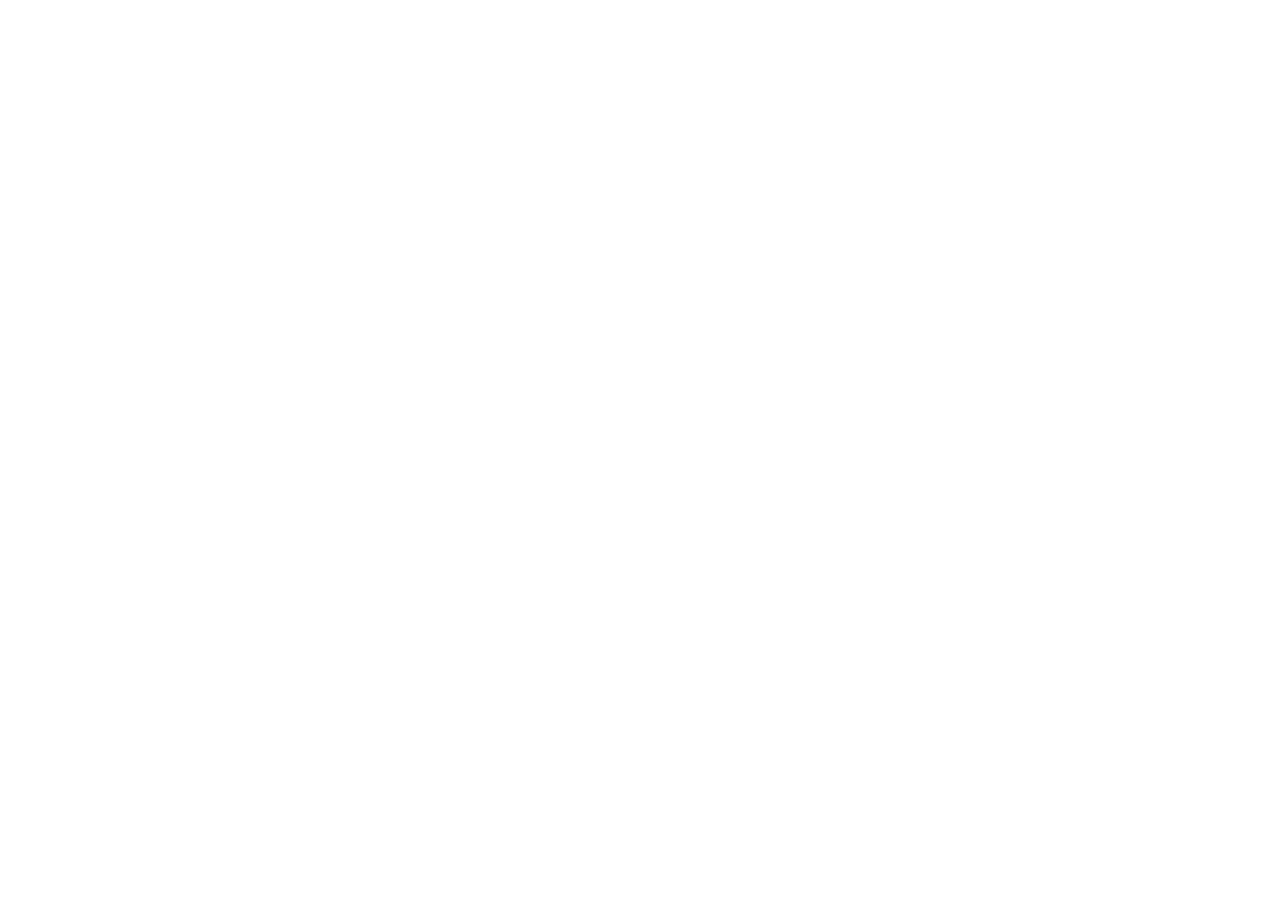
==== pages/home/index.html @ 01bf8e89 "Initial commit" ====
<!DOCTYPE html>
<html lang="pt-br">
  <head>
    <meta charset="UTF-8" />
    <meta http-equiv="X-UA-Compatible" content="IE=edge" />
    <meta name="viewport" content="width=device-width, initial-scale=1.0" />
    <link rel="stylesheet" href="/styles/globalStyles.css" />
    <link rel="stylesheet" href="style.css" />
    <title>TechPosters - Home</title>
  </head>
  <body>
    <header></header>
    <main></main>
  </body>
  <script src="/script/database/users.js"></script>
  <script src="/script/database/posts.js"></script>
  <script src="/script/database/sugestUsers.js"></script>
  <script src="index.js"></script>
</html>
---- styles/globalStyles.css ----
@import url('https://fonts.googleapis.com/css2?family=Inter:wght@400;500;600;700&display=swap');

* {
    margin: 0;
    padding: 0;
    box-sizing: border-box;
}

:root{
    --color-grey-1: #212529;
    --color-grey-2: #495057;
    --color-white-fixed: #ffffff;
    --radius-1: 0.25rem;
    --font-family-1: "Inter", sans-serif;
}

body{
    font-family: var(--font-family-1);
}

.container{
    max-width: 1200px;
    margin: 0 auto;
    padding: 0 1rem;
}

ul{
    list-style: none;
}
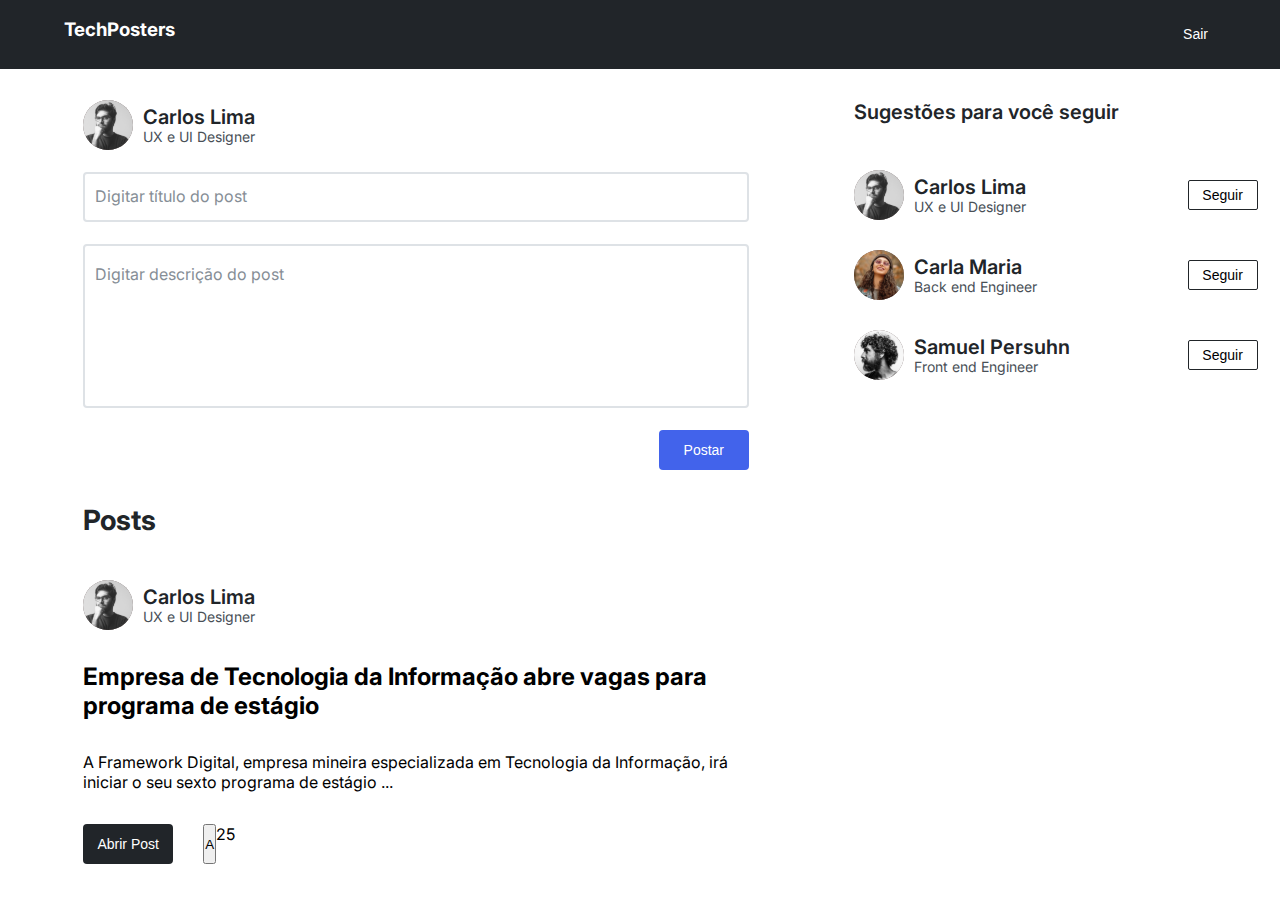
==== commit a15bdc89: "first commmit" ====
--- a/pages/home/index.html
+++ b/pages/home/index.html
@@ -4,13 +4,184 @@
     <meta charset="UTF-8" />
     <meta http-equiv="X-UA-Compatible" content="IE=edge" />
     <meta name="viewport" content="width=device-width, initial-scale=1.0" />
+    
+    <link rel="stylesheet" href="../../styles/dimensions.css">
+    <link rel="stylesheet" href="../../styles/fonts.css">
+    <link rel="stylesheet" href="../../styles/colors.css">
+    <link rel="stylesheet" href="../../styles/inputs.css">
+    <link rel="stylesheet" href="../../styles/cards.css">
+    <link rel="stylesheet" href="../../styles/modals.css">
+    <link rel="stylesheet" href="../../styles/navbar.css">
+    <link rel="stylesheet" href="style.css" />
     <link rel="stylesheet" href="/styles/globalStyles.css" />
-    <link rel="stylesheet" href="style.css" />
+
     <title>TechPosters - Home</title>
   </head>
   <body>
-    <header></header>
-    <main></main>
+    
+    <header>
+      
+      <nav class="navbar">
+       
+        <div class="navbar-items">
+          <h3>TechPosters</h3>
+          <a href="#"><button class="navbar-option">Sair</button></a>
+        </div>
+        
+      </nav>
+    
+    </header>
+
+    <main class="section-principal">
+      
+      
+      <section class="new-post">
+        
+        <div class="card-profile-box-internal-left">
+          <img src="../../assets/img/user3.svg" alt="">
+          <div class="card-profile-box-internal-left-internal">
+            <h3 class="font-title2 txt-color-grey-1">Carlos Lima</h3>
+            <p class="font-text2 txt-color-grey-2">UX e UI Designer</p>
+          </div>
+        </div>
+
+        <input type="text" name="" id="" class="input-all border-radius-1 font-text1" placeholder="Digitar título do post">
+
+        <textarea name="" id="" cols="30" rows="5" class="textarea-new-post border-radius-1 font-text1" placeholder="Digitar descrição do post"></textarea>
+
+       <div class="container-button-post">
+        <button class="width-btn-small width-btn-medium border-none border-radius-1 bg-color-primary txt-color-white-fixed font-text2 btn-primary">Postar</button>
+       </div>
+
+
+      </section>
+
+      <section class="asside-follower-suggestion">
+        
+        <div class="follower-suggestion">
+              
+          <div class="card-profile-title">
+            <h3 class="font-title2 txt-color-grey-1">Sugestões para você seguir</h3>
+          </div>
+
+          <div class="container-card-profile">
+
+                    <div class="card-profile">
+                      <div class="card-profile-box-internal-left">
+                        <img src="../../assets/img/user3.svg" alt="">
+                        <div class="card-profile-box-internal-left-internal">
+                          <h3 class="font-title2 txt-color-grey-1">Carlos Lima</h3>
+                          <p class="font-text2 txt-color-grey-2">UX e UI Designer</p>
+                        </div>
+                      </div>
+                      <div class="card-profile-box-internal-right">
+                        <button class="width-btn-small width-btn-smal border-slin-color-grey1 border-radius-2 bg-color-transparent font-text2 btn-outline-medium">Seguir</button>
+                      </div>
+                  </div>
+
+                  <div class="card-profile">
+                    <div class="card-profile-box-internal-left">
+                      <img src="../../assets/img/user4.svg" alt="">
+                      <div class="card-profile-box-internal-left-internal">
+                        <h3 class="font-title2 txt-color-grey-1">Carla Maria</h3>
+                        <p class="font-text2 txt-color-grey-2">Back end Engineer</p>
+                      </div>
+                    </div>
+                    <div class="card-profile-box-internal-right">
+                      <button class="width-btn-small width-btn-smal border-slin-color-grey1 border-radius-2 bg-color-transparent font-text2 btn-outline-medium">Seguir</button>
+                    </div>
+                  </div>
+
+                  <div class="card-profile">
+                    <div class="card-profile-box-internal-left">
+                      <img src="../../assets/img/user2.svg" alt="">
+                      <div class="card-profile-box-internal-left-internal">
+                        <h3 class="font-title2 txt-color-grey-1">Samuel Persuhn</h3>
+                        <p class="font-text2 txt-color-grey-2">Front end Engineer</p>
+                      </div>
+                    </div>
+                    <div class="card-profile-box-internal-right">
+                      <button class="width-btn-small width-btn-smal border-slin-color-grey1 border-radius-2 bg-color-transparent font-text2 btn-outline-medium">Seguir</button>
+                    </div>
+                  </div>
+
+          </div>
+
+        </div>
+        
+      </section>
+
+      <section class="posts">
+        
+
+        <div class="card-post-title">
+          <h2 class="font-title1 txt-color-grey-1">Posts</h2>
+        </div>
+
+        <ul class="list-posts">
+
+            <li class="card-post">
+            
+                <div class="card-profile-box-internal-left">
+                  <img src="../../assets/img/user3.svg" alt="">
+                  <div class="card-profile-box-internal-left-internal">
+                    <h3 class="font-title2 txt-color-grey-1">Carlos Lima</h3>
+                    <p class="font-text2 txt-color-grey-2">UX e UI Designer</p>
+                  </div>
+                </div>
+      
+                <h2>Empresa de Tecnologia da Informação abre vagas para programa de estágio</h2>
+              
+                <p>A Framework Digital, empresa mineira especializada em Tecnologia da Informação,
+                  irá iniciar o seu sexto programa de estágio ...</p>
+      
+                  <div class="card-post-container-buttons">
+                      <button data-control-modal="modal-post" class="width-btn-medium width-btn-medium font-text2 bg-color-grey-1 txt-color-white-fixed border-none border-radius-1 btn-grey1">Abrir Post</button>
+                      <div class="card-post-container-buttons-internal">
+                          <button class="">A</button> 
+                          <p>25</p>
+                      </div>
+                  </div>
+      
+            </li>
+      
+        </ul>
+
+      </section>
+
+   
+    </main>
+
+    <div class="modal-wrapper" id="modal-post">
+      <div class="modal">
+          <div class="modal-header">
+            
+            <div class="card-profile-box-internal-left">
+              <img src="../../assets/img/user3.svg" alt="">
+              <div class="card-profile-box-internal-left-internal">
+                <h3>Carlos Lima</h3>
+                <p>UX e UI Designer</p>
+              </div>
+            </div>
+              <button class="modal-close" data-control-modal="modal-post">X</button>
+
+          </div>
+          <div class="modal-body">
+              <h2>Empresa de Tecnologia da Informação abre vagas para programa de estágio</h2>
+              
+                <p>A Framework Digital, empresa mineira especializada em Tecnologia da Informação,
+                   irá iniciar o seu sexto programa de estágio, com o prazo de inscrições entre os 
+                   dias 08 e 28 de agosto. O programa é conhecido como Framework Padawans, 
+                   com inspiração nos filmes Star Wars. Nas histórias, os iniciantes fazem 
+                   treinamentos para se tornar cavaleiros Jedi, que compõem o lado bom da força.
+                </p>
+          </div>
+
+      </div>
+  </div>
+
+
+
   </body>
   <script src="/script/database/users.js"></script>
   <script src="/script/database/posts.js"></script>
--- a/styles/dimensions.css
+++ b/styles/dimensions.css
@@ -0,0 +1,41 @@
+.width-btn-small{
+    width: 70px;
+}
+
+.width-btn-medium{
+    width: 90px;
+}
+
+.width-btn-large{
+    width: 110px;
+}
+
+
+.width-btn-small{
+    height: 30px;
+}
+
+.width-btn-medium{
+    height: 40px;
+}
+
+.width-btn-large{
+    height: 50px;
+}
+
+
+.border-none{
+    border: none;
+}
+
+.border-radius-1{
+border-radius: var(--radius-1);
+}
+
+.border-radius-2{
+    border-radius: var(--radius-2);
+}
+
+.border-slin-color-grey1{
+    border: 1px solid var(--color-grey-1);
+}--- a/styles/fonts.css
+++ b/styles/fonts.css
@@ -0,0 +1,29 @@
+.font-title1{
+    font-weight: 700;
+    font-size: 28px;
+    line-height: 40px;
+}
+
+.font-title2{
+    font-weight: 600;
+    font-size: 20px;
+    line-height: 24px;
+}
+
+.font-text1{
+    font-weight: 400;
+    font-size: 16px;
+    line-height: 28px;
+}
+
+.font-text2{
+    font-weight: 400;
+    font-size: 14px;
+    line-height: 16px;
+}
+
+.font-text3{
+    font-weight: 400;
+    font-size: 12px;
+    line-height: 16px;
+}--- a/styles/colors.css
+++ b/styles/colors.css
@@ -0,0 +1,69 @@
+.bg-color-transparent{
+    background-color: transparent;
+}
+.bg-color-primary{
+background-color: var(--color-primary);
+}
+
+.bg-color-secondary{
+    background-color: var(--color-secondary);
+}
+
+.bg-color-white-fixed{
+    background-color: var(--color-white-fixed);
+}
+
+.bg-color-color-grey-opacity-1{
+    background-color: var(--color-grey-opacity-1);
+}
+
+.bg-color-grey-0{
+ background-color: var(--color-grey-0);
+}
+
+.bg-color-grey-1{
+    background-color: var(--color-grey-1);
+}
+
+.bg-color-grey-2{
+    background-color: var(--color-grey-2);
+}
+
+.bg-color-grey-3{
+    background-color: var(--color-grey-3);
+}
+
+.bg-color-grey-4{
+    background-color: var(--color-grey-4);
+}
+
+.bg-color-grey-5{
+    background-color: var(--color-grey-5);
+}
+
+
+
+.txt-color-primary{
+    color: var(--color-primary);
+}
+
+.txt-color-grey-0{
+    color: var(--color-grey-0);
+}
+
+.txt-color-grey-1{
+    color: var(--color-grey-1);
+}
+
+.txt-color-grey-2{
+    color: var(--color-grey-2);
+}
+
+.txt-color-grey-3{
+    color: var(--color-grey-2);
+}
+
+
+.txt-color-white-fixed{
+    color: var(--color-white-fixed);
+}--- a/styles/inputs.css
+++ b/styles/inputs.css
@@ -0,0 +1,50 @@
+.input-all{
+    width: 100%;
+    height: 50px;
+    padding-left: 10px;
+    outline: none;
+    border: 2px solid var(--color-grey-4);
+}
+
+.input-all::placeholder{
+    color: var(--color-grey-3);
+    font-weight: 400;
+    font-size: 16px;
+    line-height: 16px;
+    font-family: var(--font-family-1);
+}
+
+.textarea-new-post{
+    resize: none;
+    outline: none;
+    padding: 20px 30px 0px 10px ;
+    font-family: var(--font-family-1);
+    border: 2px solid var(--color-grey-4);
+}
+
+.textarea-new-post::placeholder{
+    color: var(--color-grey-3);
+    font-weight: 400;
+    font-size: 16px;
+    line-height: 16px;
+    font-family: var(--font-family-1);
+}
+
+.btn-primary:hover{
+    background-color: var(--color-secondary);
+    cursor: pointer;
+}
+
+.btn-outline-medium:hover{
+    background-color: #EDF2FF;
+    cursor: pointer;
+    color: var(--color-primary);
+    border: 1px solid var(--color-primary) ;
+}
+
+.btn-grey1:hover{
+    background-color: var(--color-grey-0);
+    cursor: pointer;
+    
+}
+
--- a/styles/cards.css
+++ b/styles/cards.css
@@ -0,0 +1,63 @@
+.card-profile-title{
+    width: 100%;
+    height: 40px; 
+}
+
+.card-profile{
+    width: 100%;
+    height: 70px;
+    display: flex;
+    gap: 10px;
+}
+
+
+.card-profile-box-internal-left{
+    width: 75%;
+    display: flex;
+    align-items: center;
+    gap: 10px;
+}
+.card-profile-box-internal-right{
+    width: 25%;
+    display: flex;
+    align-items: center;
+    justify-content: right;
+}
+
+.card-profile-box-internal-left > img{
+    width: 50px;
+    height: 50px;
+}
+
+.card-profile-box-internal-left-internal{
+    display: flex;
+    flex-direction: column;
+    align-items: initial;
+    
+}
+
+
+
+.card-post-title{
+    width: 100%;
+    height: 40px; 
+}
+
+.card-post{
+    width: 100%;
+    display: flex;
+    flex-direction: column;
+    gap: 32px;
+    margin-bottom: 20px;
+}
+
+    .card-post-container-buttons{
+        width: 100%;
+        display: flex;
+        gap: 30px;
+    }
+        .card-post-container-buttons-internal{
+            display: flex;
+        }
+
+/* ------------------------------------------------------------ */
--- a/styles/modals.css
+++ b/styles/modals.css
@@ -0,0 +1,67 @@
+.modal-wrapper {
+    position: fixed;
+    top: 0;
+    left: 0;
+    width: 100%;
+    height: 100%;
+    background-color: rgba(0, 0, 0, 0.5);
+    display: none;
+    align-items: flex-start;
+    justify-content: center;
+  }
+  
+  .modal {
+    margin-top: 100px;
+    background-color: #ffffff;
+    width: 500px;
+    max-width: 90%;
+    border-radius: 4px;
+    display: flex;
+    flex-direction: column;
+  }
+  
+  .modal-header {
+    display: flex;
+    justify-content: space-between;
+    align-items: center;
+    padding: 16px 8px;
+  }
+  
+  .modal-close {
+    width: 40px;
+    height: 40px;
+    background-color: transparent;
+    border-color: transparent;
+    color: #ADB5BD;
+    font-size: 20px;
+    cursor: pointer;
+  }
+  
+  .modal-body {
+    padding: 16px 8px;
+    display: flex;
+    flex-direction: column;
+    gap: 30px;
+    overflow: auto;
+  }
+  
+  .show-modal {
+    display: flex;
+  }
+  
+  .show-modal .modal {
+    animation: animateModal 1s;
+  }
+  
+  @keyframes animateModal {
+    0% {
+      transform: translateY(-50%);
+      opacity: 0;
+    }
+  
+    100% {
+      transform: translateY(0);
+      opacity: 1;
+    }
+  }
+  --- a/styles/navbar.css
+++ b/styles/navbar.css
@@ -0,0 +1,31 @@
+.navbar{
+    width: 100vw;
+    color: var(--color-white-fixed);
+    background-color: var(--color-grey-1);
+    padding: 1.15rem 0;
+    position: fixed;
+    /* display: none; */
+}
+
+.navbar-items{
+    display: flex;
+    justify-content: space-between;
+    padding: 0px 4rem;
+}
+
+.navbar-option{
+    background-color: transparent;
+    color: var(--color-white-fixed);
+    height: 2rem;
+    padding: 0.5rem;
+    border: none;
+    border-radius: var(--radius-1);
+    text-decoration: none;
+    font-size: 0.875rem;
+    font-weight: 400;
+    cursor: pointer;
+}
+
+.navbar-option:hover, .navbar-option.actived{
+    background-color: var(--color-grey-2);
+}--- a/pages/home/style.css
+++ b/pages/home/style.css
@@ -0,0 +1,109 @@
+.section-principal{
+    padding-top: 100px;
+    display: grid;
+    grid-template-columns: 65% 35% ;
+    grid-template-areas: 
+    "box1 box2 "
+    "box3 box2 ";
+}
+
+.new-post{
+    grid-area: box1;
+    width: 80%;
+    height: 400px;
+    margin: 0 auto;
+    display: flex;
+    flex-direction: column;
+    gap: 22px;
+}
+
+
+.container-button-post{
+    display: flex;
+    justify-content: right;
+}
+
+
+
+.asside-follower-suggestion{
+    grid-area: box2;
+   
+}
+
+
+.follower-suggestion{
+    width: 90%;
+    position: sticky;
+    top: 100px;
+    margin: 0 auto;
+    display: flex;
+    flex-direction: column;
+    gap: 20px;
+}
+
+.container-card-profile{
+    display: flex;
+    flex-direction: column;
+    gap: 10px;
+}
+
+.posts{
+    grid-area: box3;
+    width: 80%;
+    margin: 0 auto;
+    display: flex;
+    flex-direction: column;
+    gap: 40px;
+}
+
+.list-posts{
+    display: flex;
+    flex-direction: column;
+    gap: 50px;
+}
+
+
+/* ------------------------------------------------------------ */
+    
+    @media(max-width: 900px){
+        .section-principal{
+            display: grid;
+            grid-template-columns: 100%;
+            grid-template-areas: 
+            "box1 "
+            "box2 "
+            "box3";
+            }
+
+            .follower-suggestion{
+                margin: none;
+                width: 80%;
+                height: 200px;
+                position: static;
+            }    
+
+            .container-card-profile{
+                width: 100%;
+                flex-direction: row;
+                gap: 40px;
+                overflow-x: auto;
+                height: 110px;
+            }
+            
+            /* ---------------------------- */
+            .card-profile{
+      
+                display: flex;
+                flex-direction: column;
+            }
+            .card-profile-box-internal-left{
+                width: 230px;
+               
+            }
+
+            /* ------------------------------------- */
+            .modal{
+                margin-top: 50px;
+            }
+
+      }--- a/styles/globalStyles.css
+++ b/styles/globalStyles.css
@@ -7,10 +7,18 @@
 }
 
 :root{
+    --color-grey-0: #0A0C0D;
     --color-grey-1: #212529;
     --color-grey-2: #495057;
+    --color-grey-3: #868e96;
+    --color-grey-4: #DEE2E6;
+    --color-grey-5: #F8F9FA;
     --color-white-fixed: #ffffff;
-    --radius-1: 0.25rem;
+    --color-grey-opacity-1: rgba(33,37,41,0.5);
+    --color-primary: #4263EB;
+    --color-secondary: #364FC7;
+    --radius-1:4px;
+    --radius-2: 2px;
     --font-family-1: "Inter", sans-serif;
 }
 
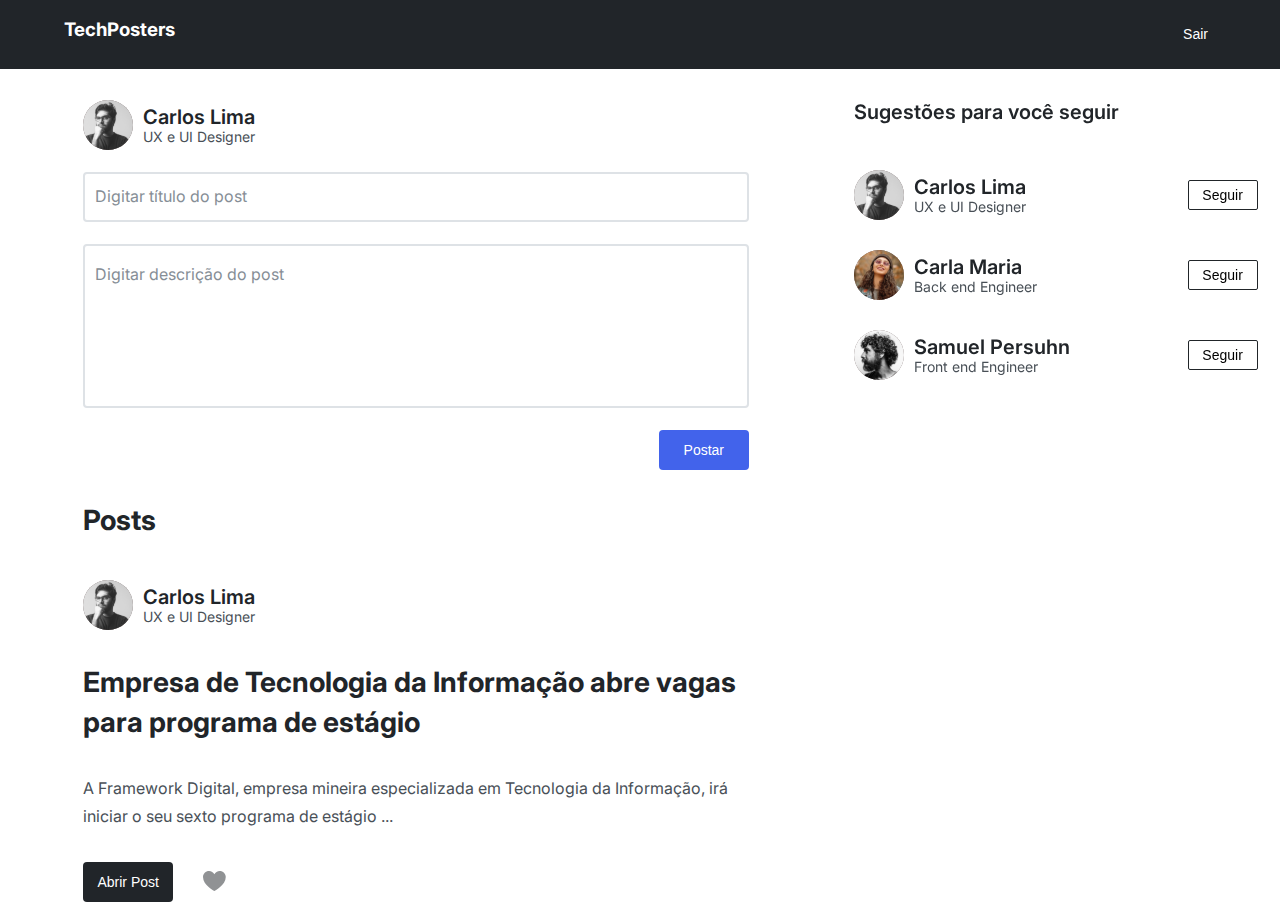
==== commit 13d8c5e6: "terminei de chumbar o html" ====
--- a/pages/home/index.html
+++ b/pages/home/index.html
@@ -130,16 +130,16 @@
                   </div>
                 </div>
       
-                <h2>Empresa de Tecnologia da Informação abre vagas para programa de estágio</h2>
+                <h2 class="font-title1 txt-color-grey-1">Empresa de Tecnologia da Informação abre vagas para programa de estágio</h2>
               
-                <p>A Framework Digital, empresa mineira especializada em Tecnologia da Informação,
+                <p class="font-text1 txt-color-grey-2">A Framework Digital, empresa mineira especializada em Tecnologia da Informação,
                   irá iniciar o seu sexto programa de estágio ...</p>
       
                   <div class="card-post-container-buttons">
                       <button data-control-modal="modal-post" class="width-btn-medium width-btn-medium font-text2 bg-color-grey-1 txt-color-white-fixed border-none border-radius-1 btn-grey1">Abrir Post</button>
                       <div class="card-post-container-buttons-internal">
-                          <button class="">A</button> 
-                          <p>25</p>
+                          <button class="btn-like"><img class="btn-like-img" src="../../assets/img/heart.svg" alt=""></button> 
+                          <p></p>
                       </div>
                   </div>
       
@@ -159,17 +159,17 @@
             <div class="card-profile-box-internal-left">
               <img src="../../assets/img/user3.svg" alt="">
               <div class="card-profile-box-internal-left-internal">
-                <h3>Carlos Lima</h3>
-                <p>UX e UI Designer</p>
+                <h3 class="font-title2 txt-color-grey-1">Carlos Lima</h3>
+                <p class="font-text2 txt-color-grey-2">UX e UI Designer</p>
               </div>
             </div>
-              <button class="modal-close" data-control-modal="modal-post">X</button>
+              <button class="btn-modal-close" data-control-modal="modal-post">X</button>
 
           </div>
           <div class="modal-body">
-              <h2>Empresa de Tecnologia da Informação abre vagas para programa de estágio</h2>
+              <h2 class="font-title1 txt-color-grey-1">Empresa de Tecnologia da Informação abre vagas para programa de estágio</h2>
               
-                <p>A Framework Digital, empresa mineira especializada em Tecnologia da Informação,
+                <p class="font-text1 txt-color-grey-2">A Framework Digital, empresa mineira especializada em Tecnologia da Informação,
                    irá iniciar o seu sexto programa de estágio, com o prazo de inscrições entre os 
                    dias 08 e 28 de agosto. O programa é conhecido como Framework Padawans, 
                    com inspiração nos filmes Star Wars. Nas histórias, os iniciantes fazem 
--- a/styles/inputs.css
+++ b/styles/inputs.css
@@ -48,3 +48,27 @@
     
 }
 
+.btn-modal-close {
+    width: 40px;
+    height: 40px;
+    background-color: var(--color-grey-5);
+    border-color: transparent;
+    border-radius: 100%;
+    color: var(--color-grey-3);
+    font-size: 20px;
+    cursor: pointer;
+    position: absolute;
+    right: 15px;
+    top: 10px;
+  }
+
+  .btn-modal-close:hover{
+    background-color: var(--color-grey-4);
+    color: var(--color-grey-2);
+  }
+
+.btn-like{
+    background-color: transparent;
+    border: none;
+    cursor: pointer;
+}--- a/styles/modals.css
+++ b/styles/modals.css
@@ -13,11 +13,13 @@
   .modal {
     margin-top: 100px;
     background-color: #ffffff;
-    width: 500px;
+    width: 700px;
     max-width: 90%;
     border-radius: 4px;
     display: flex;
     flex-direction: column;
+    padding: 40px 24px;
+    position: relative;
   }
   
   .modal-header {
@@ -25,18 +27,9 @@
     justify-content: space-between;
     align-items: center;
     padding: 16px 8px;
+    
   }
-  
-  .modal-close {
-    width: 40px;
-    height: 40px;
-    background-color: transparent;
-    border-color: transparent;
-    color: #ADB5BD;
-    font-size: 20px;
-    cursor: pointer;
-  }
-  
+    
   .modal-body {
     padding: 16px 8px;
     display: flex;
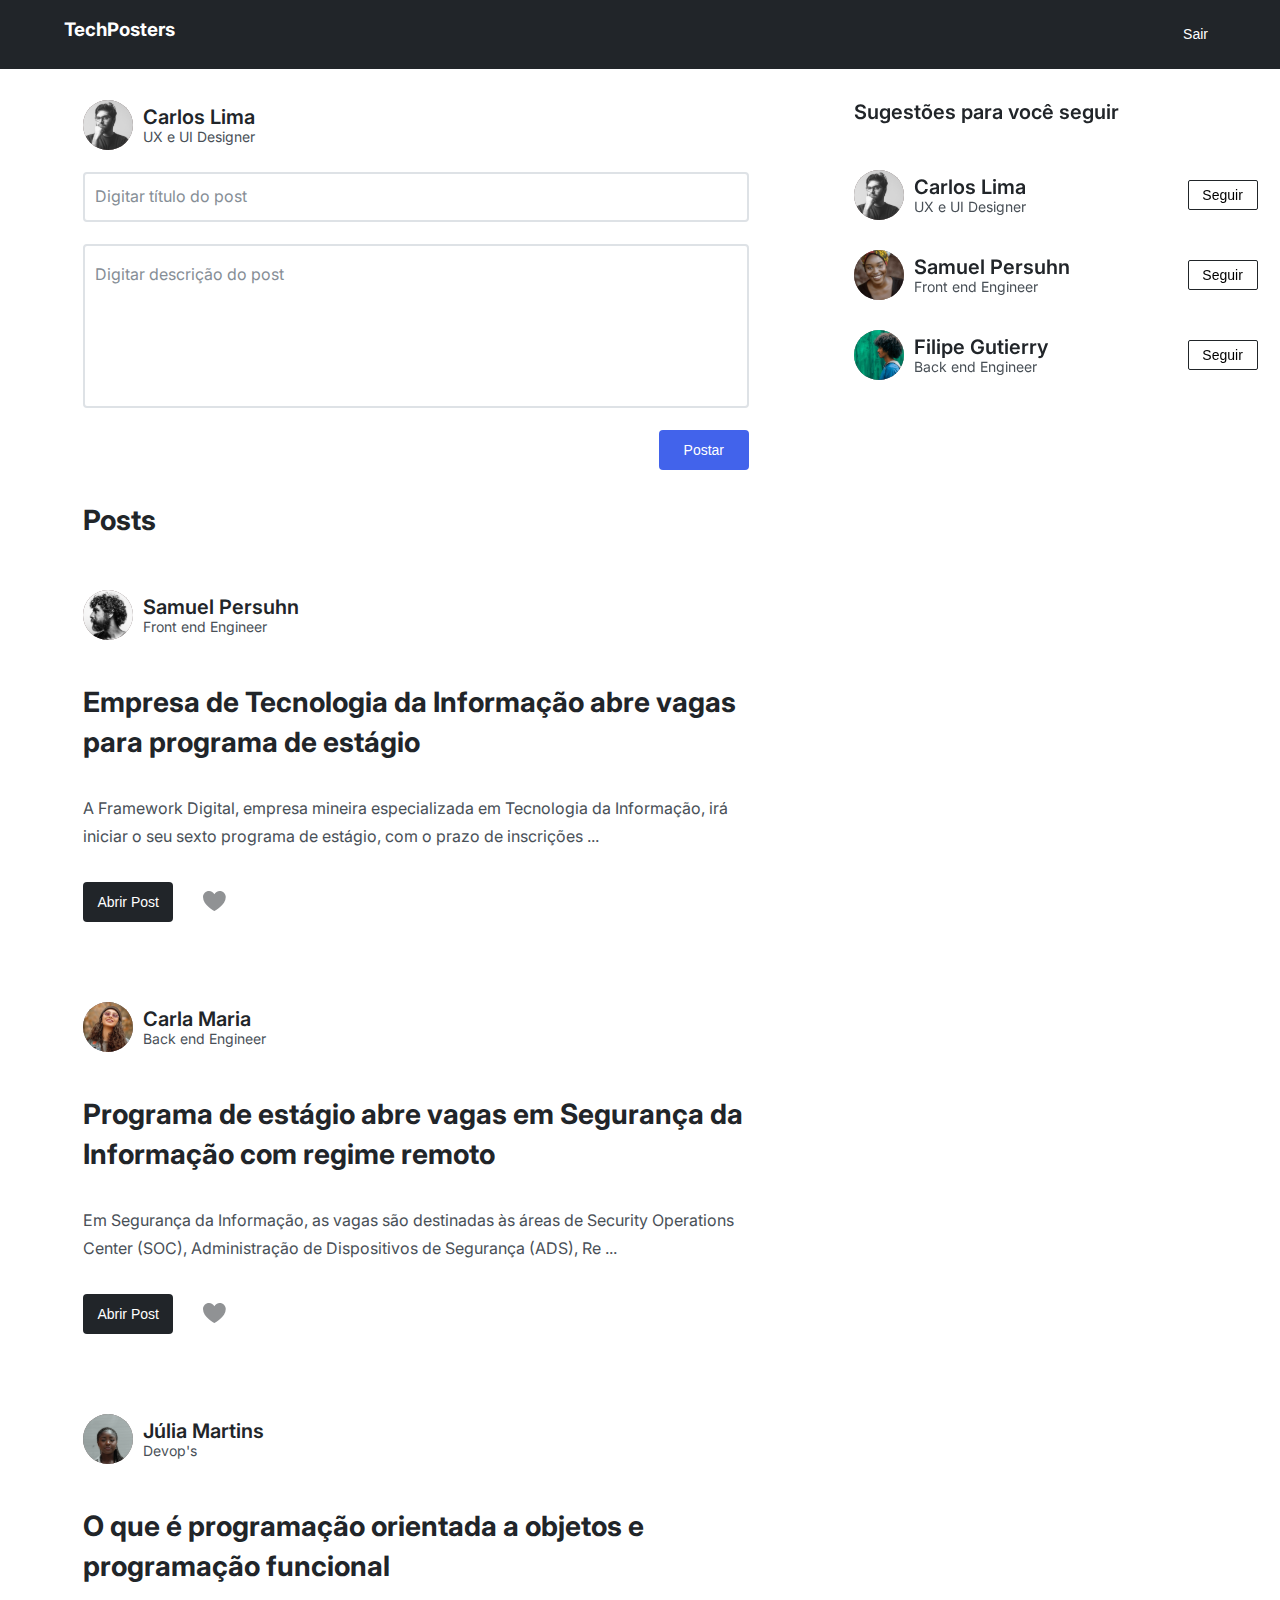
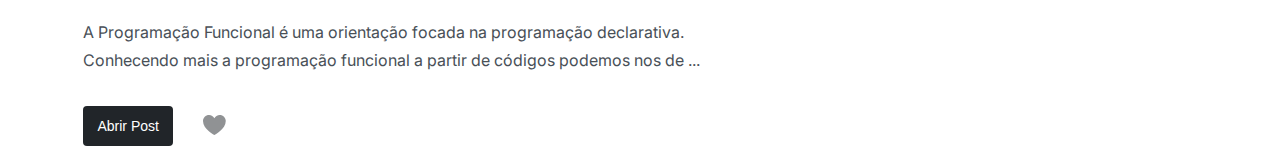
==== commit b0b9012c: "Adicionado o html via DOM" ====
--- a/pages/home/index.html
+++ b/pages/home/index.html
@@ -35,7 +35,7 @@
     <main class="section-principal">
       
       
-      <section class="new-post">
+      <section class="new-post" id="new-post">
         
         <div class="card-profile-box-internal-left">
           <img src="../../assets/img/user3.svg" alt="">
@@ -64,47 +64,8 @@
             <h3 class="font-title2 txt-color-grey-1">Sugestões para você seguir</h3>
           </div>
 
-          <div class="container-card-profile">
-
-                    <div class="card-profile">
-                      <div class="card-profile-box-internal-left">
-                        <img src="../../assets/img/user3.svg" alt="">
-                        <div class="card-profile-box-internal-left-internal">
-                          <h3 class="font-title2 txt-color-grey-1">Carlos Lima</h3>
-                          <p class="font-text2 txt-color-grey-2">UX e UI Designer</p>
-                        </div>
-                      </div>
-                      <div class="card-profile-box-internal-right">
-                        <button class="width-btn-small width-btn-smal border-slin-color-grey1 border-radius-2 bg-color-transparent font-text2 btn-outline-medium">Seguir</button>
-                      </div>
-                  </div>
-
-                  <div class="card-profile">
-                    <div class="card-profile-box-internal-left">
-                      <img src="../../assets/img/user4.svg" alt="">
-                      <div class="card-profile-box-internal-left-internal">
-                        <h3 class="font-title2 txt-color-grey-1">Carla Maria</h3>
-                        <p class="font-text2 txt-color-grey-2">Back end Engineer</p>
-                      </div>
-                    </div>
-                    <div class="card-profile-box-internal-right">
-                      <button class="width-btn-small width-btn-smal border-slin-color-grey1 border-radius-2 bg-color-transparent font-text2 btn-outline-medium">Seguir</button>
-                    </div>
-                  </div>
-
-                  <div class="card-profile">
-                    <div class="card-profile-box-internal-left">
-                      <img src="../../assets/img/user2.svg" alt="">
-                      <div class="card-profile-box-internal-left-internal">
-                        <h3 class="font-title2 txt-color-grey-1">Samuel Persuhn</h3>
-                        <p class="font-text2 txt-color-grey-2">Front end Engineer</p>
-                      </div>
-                    </div>
-                    <div class="card-profile-box-internal-right">
-                      <button class="width-btn-small width-btn-smal border-slin-color-grey1 border-radius-2 bg-color-transparent font-text2 btn-outline-medium">Seguir</button>
-                    </div>
-                  </div>
-
+          <div class="container-card-profile" id="container-card-profile">
+              <!-- Criado via DOM -->
           </div>
 
         </div>
@@ -118,32 +79,9 @@
           <h2 class="font-title1 txt-color-grey-1">Posts</h2>
         </div>
 
-        <ul class="list-posts">
+        <ul class="list-posts" id="list-posts">
 
-            <li class="card-post">
-            
-                <div class="card-profile-box-internal-left">
-                  <img src="../../assets/img/user3.svg" alt="">
-                  <div class="card-profile-box-internal-left-internal">
-                    <h3 class="font-title2 txt-color-grey-1">Carlos Lima</h3>
-                    <p class="font-text2 txt-color-grey-2">UX e UI Designer</p>
-                  </div>
-                </div>
-      
-                <h2 class="font-title1 txt-color-grey-1">Empresa de Tecnologia da Informação abre vagas para programa de estágio</h2>
-              
-                <p class="font-text1 txt-color-grey-2">A Framework Digital, empresa mineira especializada em Tecnologia da Informação,
-                  irá iniciar o seu sexto programa de estágio ...</p>
-      
-                  <div class="card-post-container-buttons">
-                      <button data-control-modal="modal-post" class="width-btn-medium width-btn-medium font-text2 bg-color-grey-1 txt-color-white-fixed border-none border-radius-1 btn-grey1">Abrir Post</button>
-                      <div class="card-post-container-buttons-internal">
-                          <button class="btn-like"><img class="btn-like-img" src="../../assets/img/heart.svg" alt=""></button> 
-                          <p></p>
-                      </div>
-                  </div>
-      
-            </li>
+          <!-- Criado via DOM -->
       
         </ul>
 
@@ -152,8 +90,8 @@
    
     </main>
 
-    <div class="modal-wrapper" id="modal-post">
-      <div class="modal">
+    <div class="modal-wrapper" >
+      <!-- <div class="modal">
           <div class="modal-header">
             
             <div class="card-profile-box-internal-left">
@@ -163,7 +101,7 @@
                 <p class="font-text2 txt-color-grey-2">UX e UI Designer</p>
               </div>
             </div>
-              <button class="btn-modal-close" data-control-modal="modal-post">X</button>
+              <button class="btn-modal-close" data-control-modal="modal-post1">X</button>
 
           </div>
           <div class="modal-body">
@@ -177,7 +115,7 @@
                 </p>
           </div>
 
-      </div>
+      </div> -->
   </div>
 
 
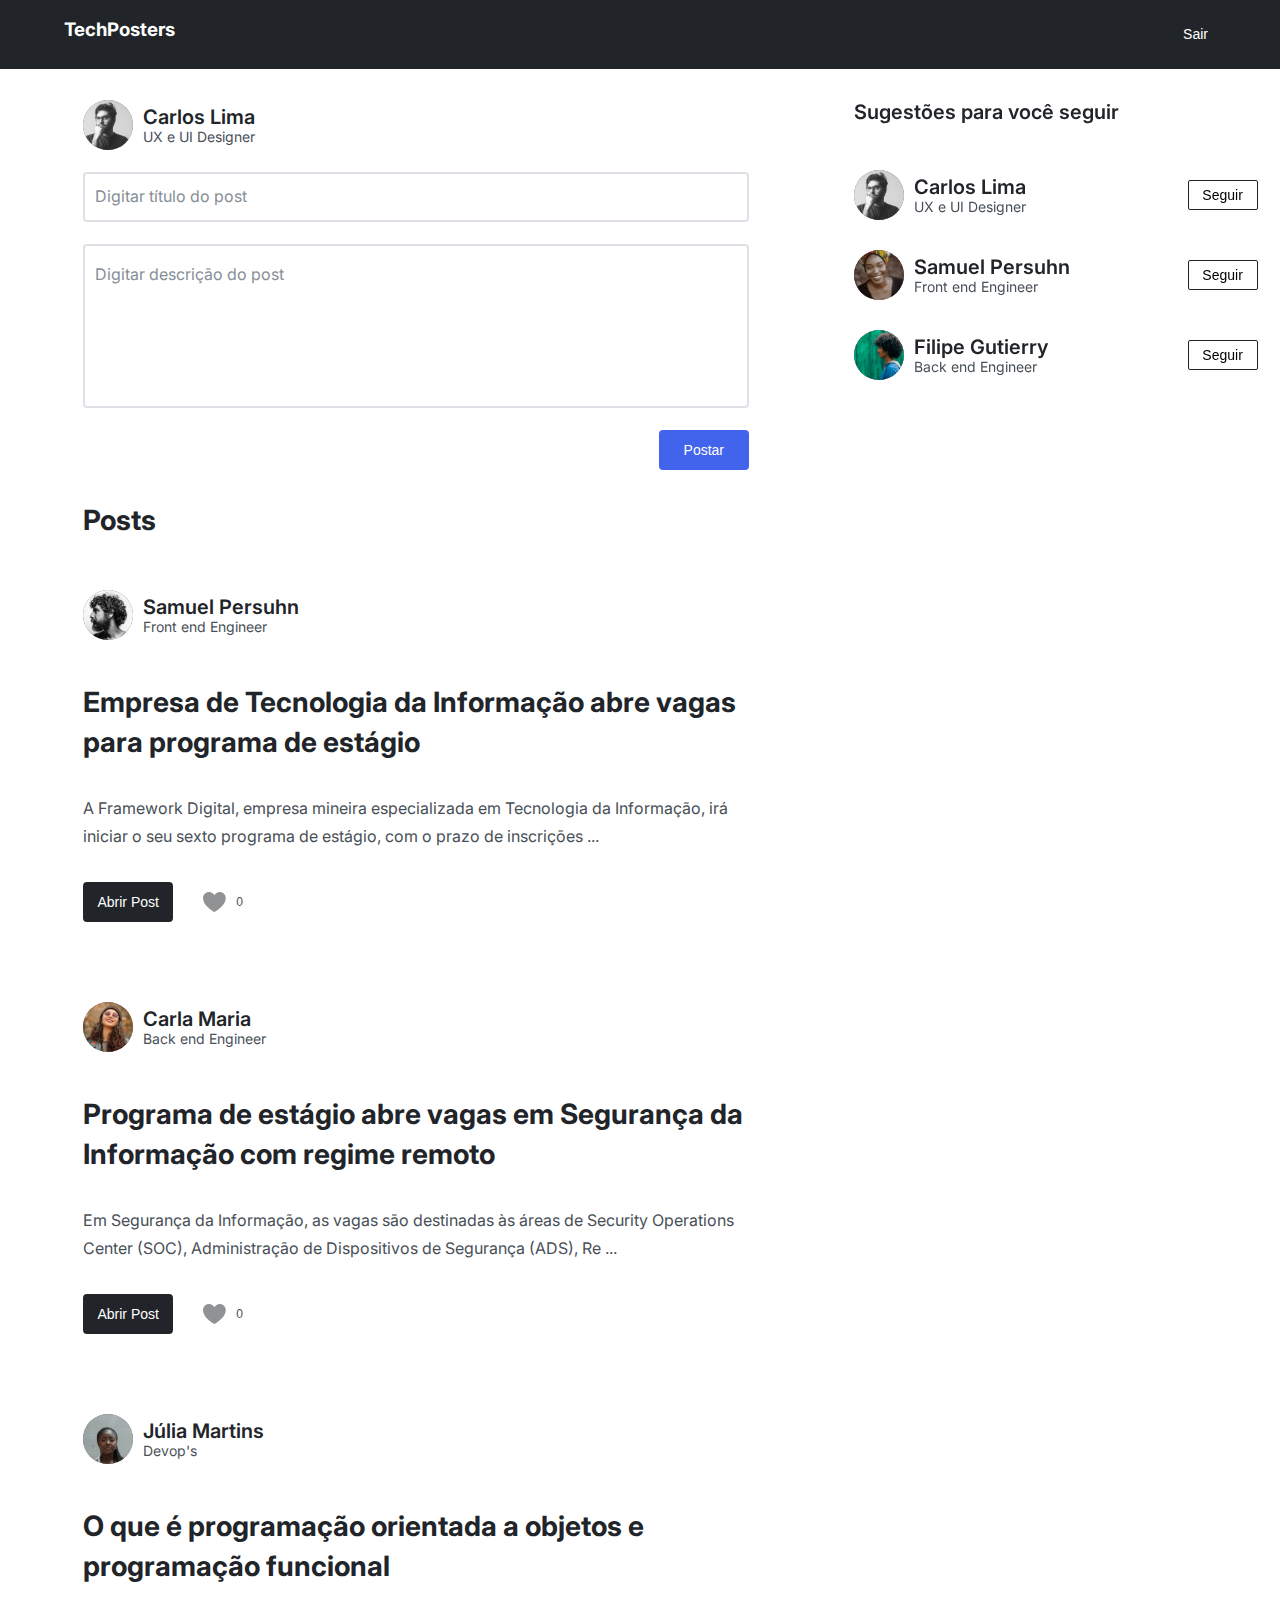
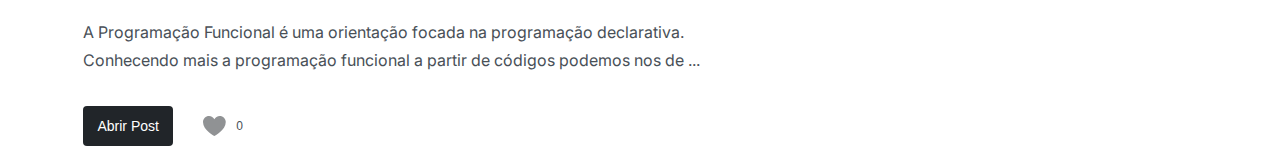
==== commit dce7e589: "add event like deslike" ====
--- a/pages/home/index.html
+++ b/pages/home/index.html
@@ -91,31 +91,7 @@
     </main>
 
     <div class="modal-wrapper" >
-      <!-- <div class="modal">
-          <div class="modal-header">
-            
-            <div class="card-profile-box-internal-left">
-              <img src="../../assets/img/user3.svg" alt="">
-              <div class="card-profile-box-internal-left-internal">
-                <h3 class="font-title2 txt-color-grey-1">Carlos Lima</h3>
-                <p class="font-text2 txt-color-grey-2">UX e UI Designer</p>
-              </div>
-            </div>
-              <button class="btn-modal-close" data-control-modal="modal-post1">X</button>
-
-          </div>
-          <div class="modal-body">
-              <h2 class="font-title1 txt-color-grey-1">Empresa de Tecnologia da Informação abre vagas para programa de estágio</h2>
-              
-                <p class="font-text1 txt-color-grey-2">A Framework Digital, empresa mineira especializada em Tecnologia da Informação,
-                   irá iniciar o seu sexto programa de estágio, com o prazo de inscrições entre os 
-                   dias 08 e 28 de agosto. O programa é conhecido como Framework Padawans, 
-                   com inspiração nos filmes Star Wars. Nas histórias, os iniciantes fazem 
-                   treinamentos para se tornar cavaleiros Jedi, que compõem o lado bom da força.
-                </p>
-          </div>
-
-      </div> -->
+    
   </div>
 
 
--- a/styles/inputs.css
+++ b/styles/inputs.css
@@ -71,4 +71,8 @@
     background-color: transparent;
     border: none;
     cursor: pointer;
+    display: flex;
+    align-items: center;
+    gap:10px;
+    
 }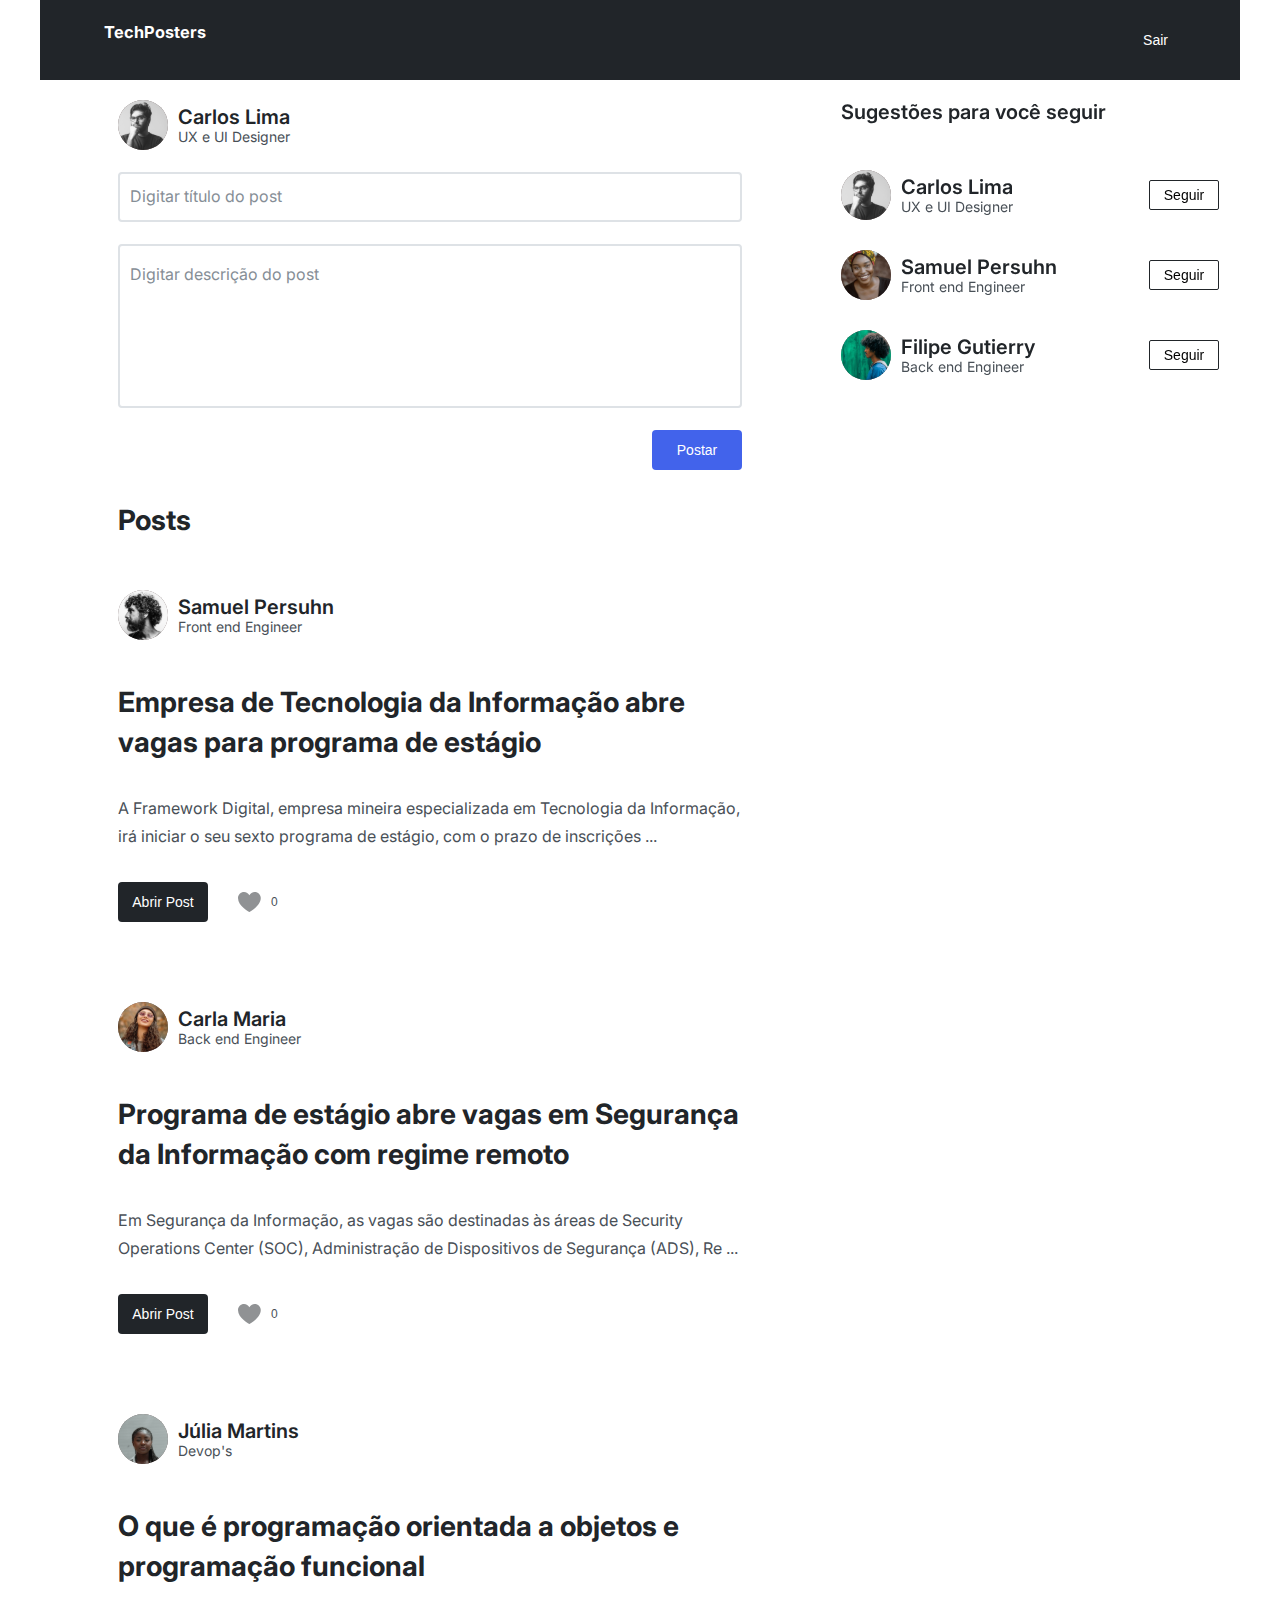
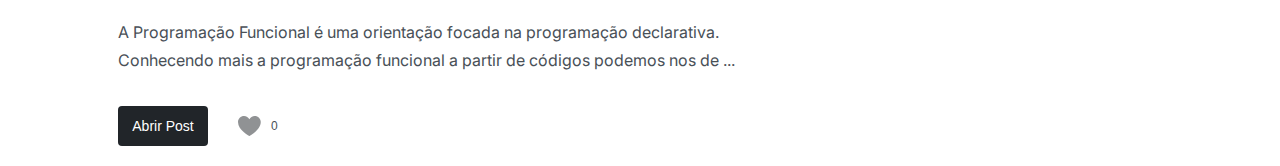
==== commit 216a1b2d: "hora de enviar a entrega" ====
--- a/pages/home/index.html
+++ b/pages/home/index.html
@@ -9,90 +9,95 @@
     <link rel="stylesheet" href="../../styles/fonts.css">
     <link rel="stylesheet" href="../../styles/colors.css">
     <link rel="stylesheet" href="../../styles/inputs.css">
+    <link rel="stylesheet" href="../../styles/buttons.css">
     <link rel="stylesheet" href="../../styles/cards.css">
     <link rel="stylesheet" href="../../styles/modals.css">
     <link rel="stylesheet" href="../../styles/navbar.css">
     <link rel="stylesheet" href="style.css" />
+    <link rel="stylesheet" href="../../styles/display.css">
     <link rel="stylesheet" href="/styles/globalStyles.css" />
 
     <title>TechPosters - Home</title>
   </head>
   <body>
     
-    <header>
+    <div class="container">
+      <header>
       
-      <nav class="navbar">
-       
-        <div class="navbar-items">
-          <h3>TechPosters</h3>
-          <a href="#"><button class="navbar-option">Sair</button></a>
-        </div>
+        <nav class="navbar">
+         
+          <div class="navbar-items font-text2 flex justify-between">
+            <h3>TechPosters</h3>
+            <a href="#"><button class="navbar-option font-text2 bg-color-transparent">Sair</button></a>
+          </div>
+          
+        </nav>
+      
+      </header>
+  
+      <main class="section-principal">
         
-      </nav>
-    
-    </header>
+        
+        <section class="new-post flex flex-col" id="new-post">
+          
+          <div class="card-profile-box-internal-left flex items-center">
+            <img src="../../assets/img/user3.svg" alt="">
+            <div class="card-profile-box-internal-left-internal flex flex-col items-start">
+              <h3 class="font-title2 txt-color-grey-1">Carlos Lima</h3>
+              <p class="font-text2 txt-color-grey-2">UX e UI Designer</p>
+            </div>
+          </div>
+  
+          <input type="text" name="" id="" class="input-all border-radius-1 font-text1" placeholder="Digitar título do post">
+  
+          <textarea name="" id="" cols="30" rows="5" class="textarea-new-post border-radius-1 font-text1" placeholder="Digitar descrição do post"></textarea>
+  
+         <div class="container-button-post flex justify-end">
+          <button class="width-btn-small width-btn-medium border-none border-radius-1 bg-color-primary txt-color-white-fixed font-text2 btn-primary">Postar</button>
+         </div>
+  
+  
+        </section>
+  
+        <section class="asside-follower-suggestion">
+          
+          <div class="follower-suggestion">
+                
+            <div class="card-profile-title">
+              <h3 class="font-title2 txt-color-grey-1">Sugestões para você seguir</h3>
+            </div>
+  
+            <div class="container-card-profile" id="container-card-profile">
+                <!-- Criado via DOM -->
+            </div>
+  
+          </div>
+          
+        </section>
+  
+        <section class="posts">
+          
+  
+          <div class="card-post-title">
+            <h2 class="font-title1 txt-color-grey-1">Posts</h2>
+          </div>
+  
+          <ul class="list-posts" id="list-posts">
+  
+            <!-- Criado via DOM -->
+        
+          </ul>
+  
+        </section>
+  
+     
+      </main>
+    </div>
+  
 
-    <main class="section-principal">
-      
-      
-      <section class="new-post" id="new-post">
-        
-        <div class="card-profile-box-internal-left">
-          <img src="../../assets/img/user3.svg" alt="">
-          <div class="card-profile-box-internal-left-internal">
-            <h3 class="font-title2 txt-color-grey-1">Carlos Lima</h3>
-            <p class="font-text2 txt-color-grey-2">UX e UI Designer</p>
-          </div>
-        </div>
-
-        <input type="text" name="" id="" class="input-all border-radius-1 font-text1" placeholder="Digitar título do post">
-
-        <textarea name="" id="" cols="30" rows="5" class="textarea-new-post border-radius-1 font-text1" placeholder="Digitar descrição do post"></textarea>
-
-       <div class="container-button-post">
-        <button class="width-btn-small width-btn-medium border-none border-radius-1 bg-color-primary txt-color-white-fixed font-text2 btn-primary">Postar</button>
-       </div>
-
-
-      </section>
-
-      <section class="asside-follower-suggestion">
-        
-        <div class="follower-suggestion">
-              
-          <div class="card-profile-title">
-            <h3 class="font-title2 txt-color-grey-1">Sugestões para você seguir</h3>
-          </div>
-
-          <div class="container-card-profile" id="container-card-profile">
-              <!-- Criado via DOM -->
-          </div>
-
-        </div>
-        
-      </section>
-
-      <section class="posts">
-        
-
-        <div class="card-post-title">
-          <h2 class="font-title1 txt-color-grey-1">Posts</h2>
-        </div>
-
-        <ul class="list-posts" id="list-posts">
-
-          <!-- Criado via DOM -->
-      
-        </ul>
-
-      </section>
-
-   
-    </main>
-
-    <div class="modal-wrapper" >
-    
-  </div>
+    <div class="modal-wrapper  items-start justify-center" >
+      <!-- Criado via DOM -->
+    </div>
 
 
 
--- a/styles/dimensions.css
+++ b/styles/dimensions.css
@@ -1,3 +1,7 @@
+.width-screen-full{
+    width: 100%;
+}
+
 .width-btn-small{
     width: 70px;
 }
--- a/styles/inputs.css
+++ b/styles/inputs.css
@@ -30,49 +30,3 @@
     font-family: var(--font-family-1);
 }
 
-.btn-primary:hover{
-    background-color: var(--color-secondary);
-    cursor: pointer;
-}
-
-.btn-outline-medium:hover{
-    background-color: #EDF2FF;
-    cursor: pointer;
-    color: var(--color-primary);
-    border: 1px solid var(--color-primary) ;
-}
-
-.btn-grey1:hover{
-    background-color: var(--color-grey-0);
-    cursor: pointer;
-    
-}
-
-.btn-modal-close {
-    width: 40px;
-    height: 40px;
-    background-color: var(--color-grey-5);
-    border-color: transparent;
-    border-radius: 100%;
-    color: var(--color-grey-3);
-    font-size: 20px;
-    cursor: pointer;
-    position: absolute;
-    right: 15px;
-    top: 10px;
-  }
-
-  .btn-modal-close:hover{
-    background-color: var(--color-grey-4);
-    color: var(--color-grey-2);
-  }
-
-.btn-like{
-    background-color: transparent;
-    border: none;
-    cursor: pointer;
-    display: flex;
-    align-items: center;
-    gap:10px;
-    
-}--- a/styles/buttons.css
+++ b/styles/buttons.css
@@ -0,0 +1,46 @@
+.btn-primary:hover{
+    background-color: var(--color-secondary);
+    cursor: pointer;
+}
+
+.btn-outline-medium:hover{
+    background-color: #EDF2FF;
+    cursor: pointer;
+    color: var(--color-primary);
+    border: 1px solid var(--color-primary) ;
+}
+
+.btn-grey1:hover{
+    background-color: var(--color-grey-0);
+    cursor: pointer;
+    
+}
+
+.btn-modal-close {
+    width: 40px;
+    height: 40px;
+    background-color: var(--color-grey-5);
+    border-color: transparent;
+    border-radius: 100%;
+    color: var(--color-grey-3);
+    font-size: 20px;
+    cursor: pointer;
+    position: absolute;
+    right: 15px;
+    top: 10px;
+  }
+
+  .btn-modal-close:hover{
+    background-color: var(--color-grey-4);
+    color: var(--color-grey-2);
+  }
+
+.btn-like{
+    background-color: transparent;
+    border: none;
+    cursor: pointer;
+    display: flex;
+    align-items: center;
+    gap:10px;
+    
+}--- a/styles/cards.css
+++ b/styles/cards.css
@@ -6,37 +6,22 @@
 .card-profile{
     width: 100%;
     height: 70px;
-    display: flex;
     gap: 10px;
 }
 
 
 .card-profile-box-internal-left{
     width: 75%;
-    display: flex;
-    align-items: center;
     gap: 10px;
 }
 .card-profile-box-internal-right{
     width: 25%;
-    display: flex;
-    align-items: center;
-    justify-content: right;
 }
 
 .card-profile-box-internal-left > img{
     width: 50px;
     height: 50px;
 }
-
-.card-profile-box-internal-left-internal{
-    display: flex;
-    flex-direction: column;
-    align-items: initial;
-    
-}
-
-
 
 .card-post-title{
     width: 100%;
@@ -45,19 +30,14 @@
 
 .card-post{
     width: 100%;
-    display: flex;
-    flex-direction: column;
     gap: 32px;
     margin-bottom: 20px;
 }
 
     .card-post-container-buttons{
         width: 100%;
-        display: flex;
         gap: 30px;
     }
-        .card-post-container-buttons-internal{
-            display: flex;
-        }
+    
 
 /* ------------------------------------------------------------ */
--- a/styles/modals.css
+++ b/styles/modals.css
@@ -6,8 +6,7 @@
     height: 100%;
     background-color: rgba(0, 0, 0, 0.5);
     display: none;
-    align-items: flex-start;
-    justify-content: center;
+
   }
   
   .modal {
@@ -15,27 +14,24 @@
     background-color: #ffffff;
     width: 700px;
     max-width: 90%;
-    border-radius: 4px;
+    max-height: 80%;
+    border-radius: var(--radius-1);
     display: flex;
     flex-direction: column;
     padding: 40px 24px;
     position: relative;
+    overflow-y: auto;
   }
   
   .modal-header {
-    display: flex;
-    justify-content: space-between;
-    align-items: center;
     padding: 16px 8px;
     
   }
     
   .modal-body {
     padding: 16px 8px;
-    display: flex;
-    flex-direction: column;
     gap: 30px;
-    overflow: auto;
+    
   }
   
   .show-modal {
--- a/styles/navbar.css
+++ b/styles/navbar.css
@@ -1,28 +1,23 @@
 .navbar{
-    width: 100vw;
+    width: 1200px;
+    max-width: 100%;
     color: var(--color-white-fixed);
     background-color: var(--color-grey-1);
-    padding: 1.15rem 0;
+    padding: 24px 0;
     position: fixed;
-    /* display: none; */
 }
 
 .navbar-items{
-    display: flex;
-    justify-content: space-between;
-    padding: 0px 4rem;
+    padding: 0px 64px;
 }
 
 .navbar-option{
-    background-color: transparent;
     color: var(--color-white-fixed);
-    height: 2rem;
-    padding: 0.5rem;
+    height: 32px;
+    padding: 8px;
     border: none;
     border-radius: var(--radius-1);
     text-decoration: none;
-    font-size: 0.875rem;
-    font-weight: 400;
     cursor: pointer;
 }
 
--- a/pages/home/style.css
+++ b/pages/home/style.css
@@ -12,22 +12,11 @@
     width: 80%;
     height: 400px;
     margin: 0 auto;
-    display: flex;
-    flex-direction: column;
     gap: 22px;
 }
 
-
-.container-button-post{
-    display: flex;
-    justify-content: right;
-}
-
-
-
 .asside-follower-suggestion{
-    grid-area: box2;
-   
+    grid-area: box2; 
 }
 
 
--- a/styles/display.css
+++ b/styles/display.css
@@ -0,0 +1,40 @@
+.flex {
+    display: flex;
+  }
+  
+  .items-center {
+    align-items: center;
+  }
+  
+  .items-start {
+    align-items: flex-start;
+  }
+  
+  .items-end {
+    align-items: flex-end;
+  }
+  
+  .justify-center {
+    justify-content: center;
+  }
+  
+  .justify-between {
+    justify-content: space-between;
+  }
+  
+  .justify-around {
+    justify-content: space-around;
+  }
+  
+  .justify-end {
+    justify-content: flex-end;
+  }
+  
+  .flex-col {
+    flex-direction: column;
+  }
+  
+  .wrap {
+    flex-wrap: wrap;
+  }
+
--- a/styles/globalStyles.css
+++ b/styles/globalStyles.css
@@ -27,9 +27,9 @@
 }
 
 .container{
-    max-width: 1200px;
+    width: 1200px;
+    max-width: 100%;
     margin: 0 auto;
-    padding: 0 1rem;
 }
 
 ul{
